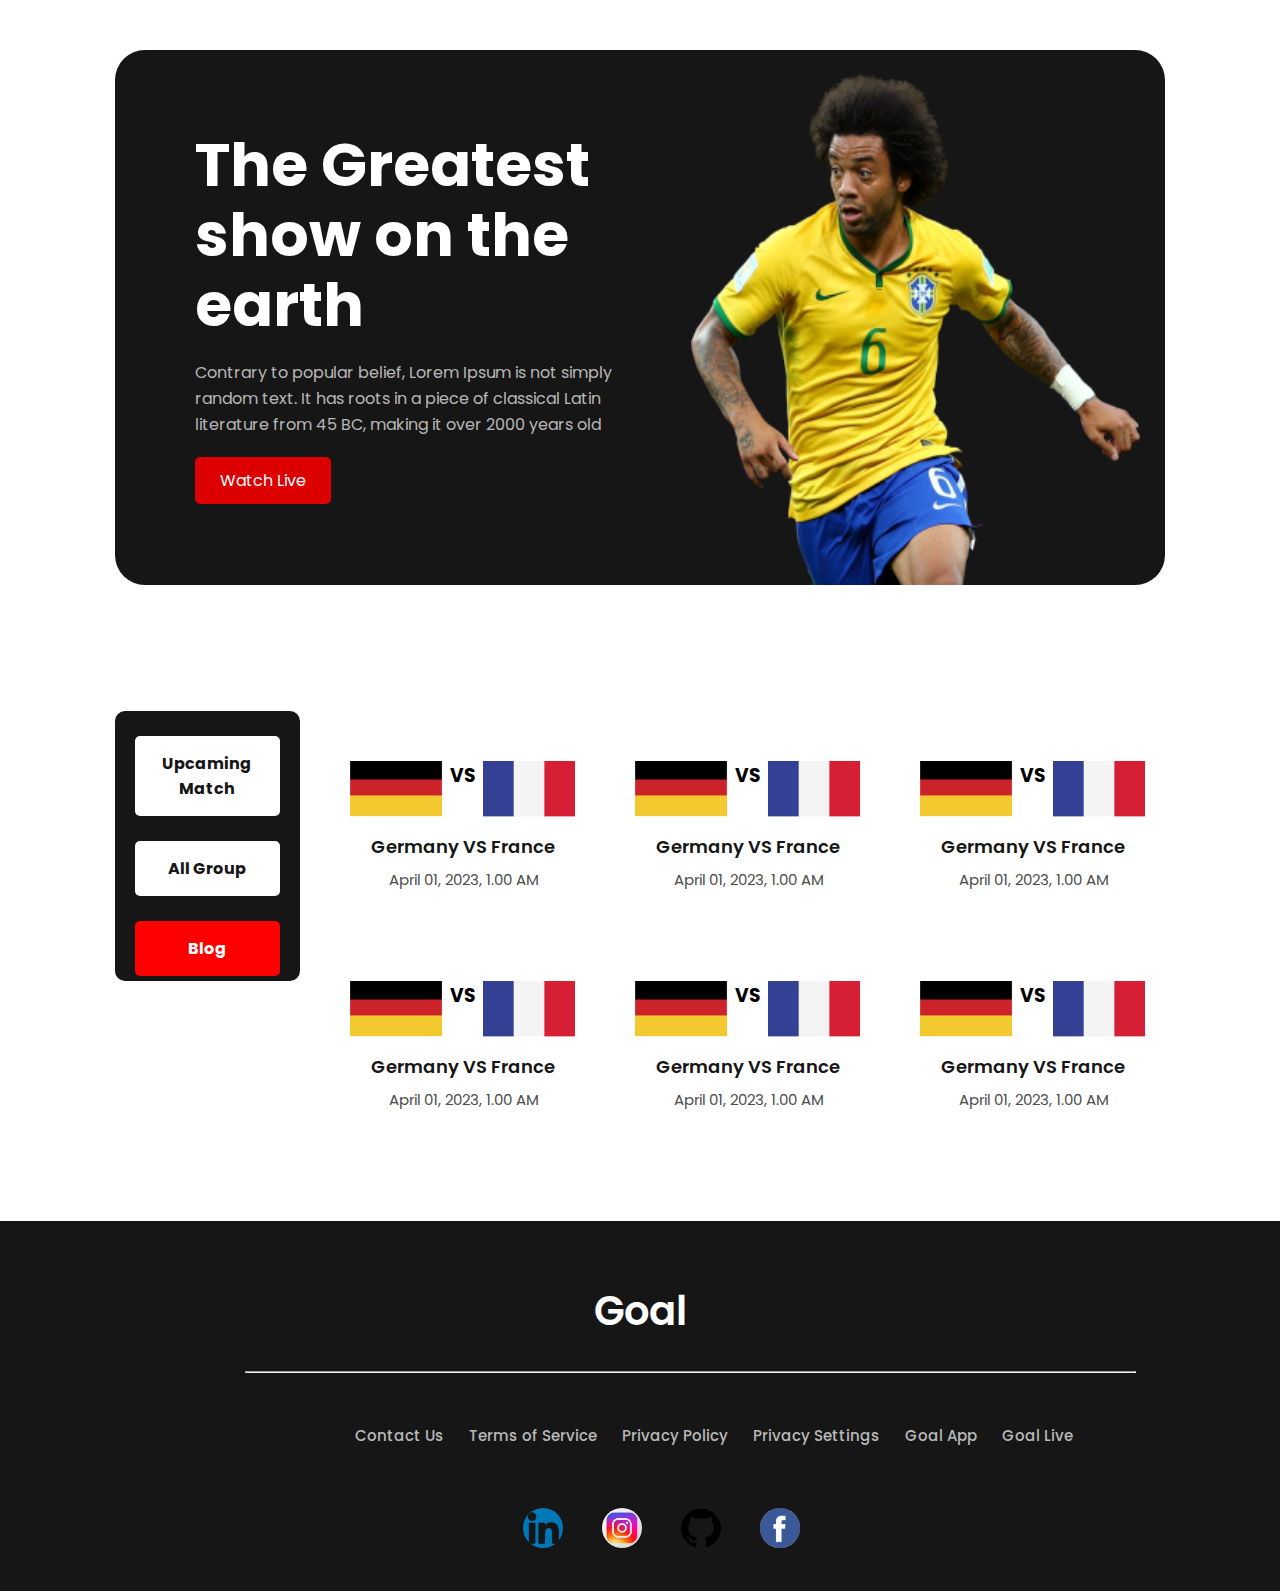
==== Flag.html @ e6c586df "flag section" ====
<!DOCTYPE html>
<html lang="en">

<head>
    <meta charset="UTF-8">
    <meta http-equiv="X-UA-Compatible" content="IE=edge">
    <meta name="viewport" content="width=device-width, initial-scale=1.0">
    <link rel="stylesheet" href="https://cdnjs.cloudflare.com/ajax/libs/font-awesome/6.1.1/css/all.min.css"
        integrity="sha512-KfkfwYDsLkIlwQp6LFnl8zNdLGxu9YAA1QvwINks4PhcElQSvqcyVLLD9aMhXd13uQjoXtEKNosOWaZqXgel0g=="
        crossorigin="anonymous" referrerpolicy="no-referrer" />
    <link rel="stylesheet" href="style.css">
    <title>World Cup</title>
</head>

<body>
    <!----------- Header Part start ------------------>
    <header class="header">
        <div class="container">
            <div class="head">
                <div class="text-part">
                    <h1>The Greatest show on the earth</h1>
                    <p>Contrary to popular belief, Lorem Ipsum is not simply random text. It has roots in a piece of
                        classical Latin literature from 45 BC, making it over 2000 years old</p>
                    <a id="button" class="btn" href="#"> Watch Live <i class="fa-solid fa-chevron-right"></i></a>
                </div>
                <div class="banar-image">
                    <img src="assets/Banner Image.png" alt="">
                </div>
            </div>
        </div>
    </header>
    <!----------- Header Part End------------------>


    <!-----------------------------
         main part 
        ---------------------------->
    <main>
        <section>
            <div class="container">
                <div class="top-secton">
                    <div class="top">
                        <div class="blog">
                            <div class="blog-1">
                                <h4 class="white"><a href="#">Upcaming Match</a></h4>
                                <h4 class="white-2"><a href="#">All Group</a></h4>
                                <h4 class="red"><a href="#">Blog</a></h4>
                            </div>
                        </div>
                        <div class="transfers">
                            <div class="flags">
                                <div class="flag">
                                    <img src="assets/germany Flag.png" alt="">
                                    <h3>VS</h3>
                                    <img src="assets/Flag.png" alt="">

                                </div>
                                <div class="text-part-2">
                                    <h2>Germany VS France </h2>
                                    <p>April 01, 2023, 1.00 AM</p>
                                </div>
                            </div>
                            <div class="flags">
                                <div class="flag">
                                    <img src="assets/germany Flag.png" alt="">
                                    <h3>VS</h3>
                                    <img src="assets/Flag.png" alt="">

                                </div>
                                <div class="text-part-2">
                                    <h2>Germany VS France </h2>
                                    <p>April 01, 2023, 1.00 AM</p>
                                </div>
                            </div>
                            <div class="flags">
                                <div class="flag">
                                    <img src="assets/germany Flag.png" alt="">
                                    <h3>VS</h3>
                                    <img src="assets/Flag.png" alt="">

                                </div>
                                <div class="text-part-2">
                                    <h2>Germany VS France </h2>
                                    <p>April 01, 2023, 1.00 AM</p>
                                </div>
                            </div>
                            <div class="flags">
                                <div class="flag">
                                    <img src="assets/germany Flag.png" alt="">
                                    <h3>VS</h3>
                                    <img src="assets/Flag.png" alt="">

                                </div>
                                <div class="text-part-2">
                                    <h2>Germany VS France </h2>
                                    <p>April 01, 2023, 1.00 AM</p>
                                </div>
                            </div>
                            <div class="flags">
                                <div class="flag">
                                    <img src="assets/germany Flag.png" alt="">
                                    <h3>VS</h3>
                                    <img src="assets/Flag.png" alt="">

                                </div>
                                <div class="text-part-2">
                                    <h2>Germany VS France </h2>
                                    <p>April 01, 2023, 1.00 AM</p>
                                </div>
                            </div>
                            <div class="flags">
                                <div class="flag">
                                    <img src="assets/germany Flag.png" alt="">
                                    <h3>VS</h3>
                                    <img src="assets/Flag.png" alt="">

                                </div>
                                <div class="text-part-2">
                                    <h2>Germany VS France </h2>
                                    <p>April 01, 2023, 1.00 AM</p>
                                </div>
                            </div>
                        </div>

                    </div>
                </div>
            </div>
        </section>
    </main>


    <!-------------------- Footer section-------------- -->

    <footer class="footer-section">
        <div class="container">
            <div class="footer">
                <p>Goal</p>
                <hr>
                <div class="footer-flex">
                    <a href="#">Contact Us </a>
                    <a href="#">Terms of Service </a>
                    <a href="#"> Privacy Policy </a>
                    <a href="#"> Privacy Settings </a>
                    <a href="#"> Goal App</a>
                    <a href="#"> Goal Live</a>
                </div>
            </div>
        </div>
        <div class="social-media">
            <div class="container">
                <div class="icons">
                    <img src="assets/in.png" alt="">
                    <img src="assets/ins.png" alt="">
                    <img src="assets/git.png" alt="">
                    <img src="assets/facebook.png" alt="">
                </div>
            </div>
        </div>
    </footer>

</body>

</html>
---- style.css ----
@import url('https://fonts.googleapis.com/css2?family=Poppins:wght@200;300;500;600;700;800&display=swap');

*,
*::after,
*::before {
    padding: 0px;
    margin: 0px;
    box-sizing: border-box;
}

/* html {
    font-size: 1rem;
} */

body {
    font-family: 'Poppins', sans-serif;
}

/*---------- header part-----*/

.container {
    width: 82%;
    margin: 50px auto;

}

.head {
    /* display: grid; */
    /* grid-template-columns: repeat(2, 1fr); */
    /* gap: 5%; */
    display: flex;
    background: #161616;
    height: 535px;
    border-radius: 30px;
    margin-bottom: 12%;

}

.head .text-part {
    width: 531px;
    height: 400px;
    margin-top: 80px;
    margin-left: 80px;
    /* border: 1px solid red; */
}

.text-part h1 {
    color: #FFFFFF;
    font-weight: 700;
    font-size: 60px;
    line-height: 70px;
    margin-bottom: 20px;
}

.text-part p {
    color: #ffffffb4;
    font-weight: 400;
    font-size: 16px;
    line-height: 26px;
    margin-bottom: 30px;
    padding: 0px 25px 0px 0px;

}

.text-part a {
    text-decoration: none;
}

.text-part .btn {
    padding: 12px 25px;
    background: #DD0000;
    border-radius: 5px;
    color: white;
}

.banar-image {
    /* border: 1px solid red; */
    margin-top: 21px;
    cursor: pointer;

}

.banar-image img {
    width: 100%;
    height: 514px;
    /* margin-right: 10%; */
    padding: 0px 25px 0px 5px;
}

/*--- header part end---- */


/*--------- main section ------ */

.top {
    display: flex;
    gap: 30px;
    margin-top: 40px;
}

.blog {
    width: 512px;
    height: 270px;
    background: #161616;
    border-radius: 10px;
}

.blog-1 {
    padding: 20px 20px;
}

.blog-1 a {
    text-decoration: none;
}

.blog-1 .white {
    padding: 15px 15px;
    background-color: white;
    margin-top: 5px;
    text-align: center;
    border-radius: 5px;

}

.blog-1 .white a {
    color: #161616;
}

.blog-1 .white-2 {
    padding: 15px 15px;
    background-color: white;
    margin-top: 25px;
    text-align: center;
    border-radius: 5px;

}

.blog-1 .white-2 a {
    color: #161616;
}

.blog-1 .red {
    padding: 15px 15px;
    background-color: red;
    margin-top: 25px;
    text-align: center;
    border-radius: 5px;
}

.blog-1 .red a {
    color: #FFFFFF;
}

.transfers {
    display: grid;
    grid-template-columns: repeat(3, 1fr);
    gap: 20px;

    /* border: 1px solid red; */
}

.transfer {
    border: 1px solid rgba(128, 128, 128, 0.336);
    border-radius: 10px;
    margin-bottom: 15px;
    height: 330px;
}

.transfer img {
    width: 100%;
}

.transfer .trans {
    padding: 5px 20px;
    font-size: 14px;
    margin: 10px 0px 0px 15px;
    border: 1px solid gray;
    border-radius: 5px;
    cursor: pointer;

}

.transfer h3 {
    font-weight: 600;
    font-size: 16px;
    line-height: 25px;
    color: #161616;
    padding: 5px 20px;
    margin: 10px 0px 0px 0px;
    margin-bottom: 10px;

}

.transfer p {
    display: inline;
    margin: 15px 0px 0px 18px;
    color: rgba(128, 128, 128, 0.699);
    font-size: 15px;

}

/*-----------------------
 footer section
 ----------------------- */
.footer-section {
    margin-top: 7%;
    /* border: 2px solid red; */
}

.footer-section {
    background-color: #161616;
    height: 370px;
    width: 100%;
    /* margin-bottom: 2px; */

}

.footer {
    padding: 60px 30px;
}

hr {
    width: 90%;
    margin-left: 100px;
    margin-top: 30px;
    color: rgba(128, 128, 128, 0.295);
    /* height: 1px; */
}

.footer p {
    text-align: center;
    color: #FFFFFF;
    font-weight: 600;
    font-size: 40px;
    /* margin-top: 50px; */
}

.footer-flex {
    transform: translate(10%, 200%);
    margin-left: 100px;
}

.footer-flex a {
    text-decoration: none;
    font-weight: 500;
    font-size: 15px;
    line-height: 24px;
    color: #B9B9B9;
    margin-left: 21px;
}


/*----------------------  
       Flag section
---- -------------- */
.flags {
    /* border: 1px solid red; */
    /* margin-top: 40px; */
    padding: 50px 20px;
    height: 200px;


}

.flag {
    display: grid;
    grid-template-columns: repeat(3, 1fr);
    /* gap: 20px; */
    /* margin: 0px 20px 0px 20px; */


}

.flag img {
    width: 93.04px;
    height: 56.18px;

}

.text-part-2 {
    margin-top: 15px;
    margin-left: 2px;
}

.text-part-2 h2 {
    font-weight: 600;
    font-size: 18px;
    line-height: 30px;
    text-align: center;
    color: #161616;

}

.flag h3 {
    margin: 0px 7px 0px 7px;
}

.text-part-2 p {
    font-weight: 400;
    font-size: 15px;
    line-height: 20px;
    text-align: center;
    color: #4D4D4D;
    margin-top: 8px;
}

.social-media {
    margin-left: 32%;
    /* display: flex; */


}

.social-media img {
    width: 40px;
    height: 40px;
    border-radius: 50%;
    margin-left: 35px;
    cursor: pointer;

}

.social-media img:hover {
    background-color: red;
}
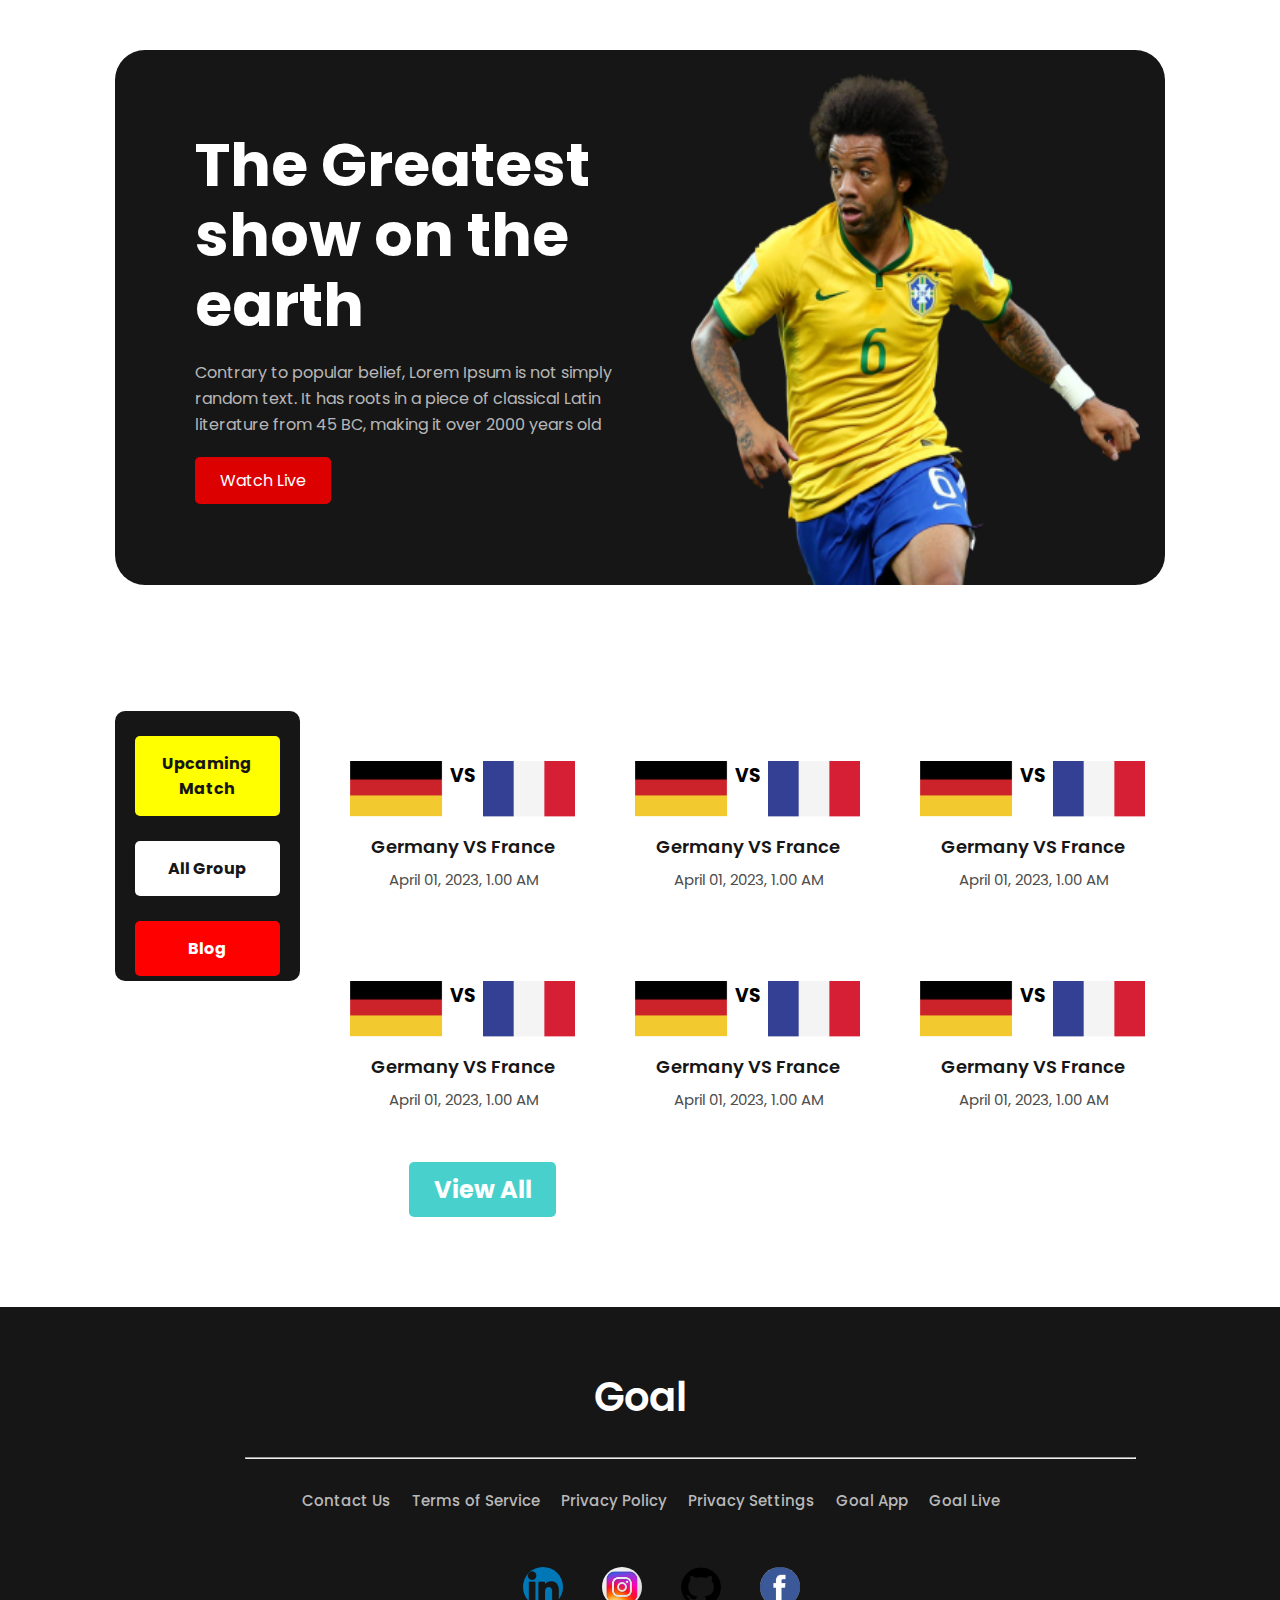
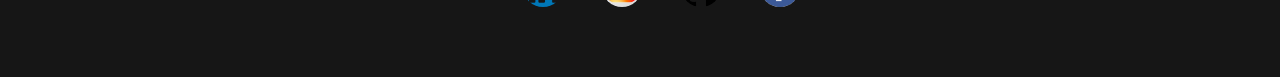
==== commit c4cfb106: "media" ====
--- a/Flag.html
+++ b/Flag.html
@@ -42,9 +42,9 @@
                     <div class="top">
                         <div class="blog">
                             <div class="blog-1">
-                                <h4 class="white"><a href="#">Upcaming Match</a></h4>
+                                <h4 class="white white-red"><a href="#">Upcaming Match</a></h4>
                                 <h4 class="white-2"><a href="#">All Group</a></h4>
-                                <h4 class="red"><a href="#">Blog</a></h4>
+                                <h4 class="red white-color"><a href="#">Blog</a></h4>
                             </div>
                         </div>
                         <div class="transfers">
@@ -120,9 +120,13 @@
                                     <p>April 01, 2023, 1.00 AM</p>
                                 </div>
                             </div>
+
                         </div>
 
                     </div>
+                </div>
+                <div class="view">
+                    <h2>View All</h2>
                 </div>
             </div>
         </section>
--- a/style.css
+++ b/style.css
@@ -122,6 +122,11 @@
 
 }
 
+.blog-1 .white-red {
+    background-color: yellow;
+
+}
+
 .blog-1 .white a {
     color: #161616;
 }
@@ -217,6 +222,8 @@
 
 .footer {
     padding: 60px 30px;
+    /* border: 2px solid red; */
+    height: 210px;
 }
 
 hr {
@@ -236,8 +243,13 @@
 }
 
 .footer-flex {
-    transform: translate(10%, 200%);
-    margin-left: 100px;
+    /* transform: translate(10%, 200%); */
+    margin-top: 30px;
+    display: flex;
+    justify-content: center;
+    align-items: center;
+
+    /* margin-left: 200px; */
 }
 
 .footer-flex a {
@@ -317,9 +329,236 @@
     border-radius: 50%;
     margin-left: 35px;
     cursor: pointer;
+    color: white;
 
 }
 
 .social-media img:hover {
     background-color: red;
+}
+
+.view {
+    width: 14%;
+    margin-top: 3%;
+    margin-left: 28%;
+}
+
+.view h2 {
+
+    /* width: 50%; */
+
+    text-align: center;
+    /* display: hidden; */
+    margin-top: 10%;
+    margin-left: 0%;
+    /* display: none; */
+    padding: 10px 2px;
+    background-color: mediumturquoise;
+    color: white;
+    border-radius: 5px;
+    cursor: pointer;
+}
+
+/* ------------------------
+Media Queries part desktop view
+---------------------------- */
+@media Only screen and (min-width:769px) and (max-width:992px) {
+    .head {
+        background-color: blue;
+    }
+
+    .head .text-part h1 {
+        font-size: 50px;
+        color: #FFFFFF;
+        font-weight: 700;
+        line-height: 60px;
+        margin-bottom: 20px;
+    }
+
+    .head .text-part p {
+        color: yellow;
+    }
+
+    .text-part .btn {
+        background-color: #FF00FF;
+    }
+
+    .top {
+        display: block;
+        gap: 30px;
+        margin-top: 40px;
+    }
+
+    .blog {
+        width: 100%;
+        height: 150px;
+        border-radius: 10px;
+        /* background-color: aqua; */
+        margin-bottom: 35px;
+
+    }
+
+    .blog-1 {
+        display: flex;
+        /* padding: 20px 20px; */
+        justify-content: space-between;
+        /* text-align: center; */
+    }
+
+    .blog-1 a {
+        text-decoration: none;
+    }
+
+    .blog-1 .white {
+        padding: 10px 15px;
+        color: white;
+        margin-top: 25px;
+        text-align: center;
+        border-radius: 5px;
+        width: 200px;
+        background-color: #DD0000;
+
+    }
+
+    .blog-1 .white-red {
+        background-color: yellow;
+
+    }
+
+    .blog-1 .white a {
+        color: #161616;
+    }
+
+    .blog-1 .white-2 {
+        padding: 15px 15px;
+        background-color: white;
+        margin-top: 25px;
+        text-align: center;
+        border-radius: 5px;
+        width: 200px;
+
+    }
+
+    .blog-1 .white-2 a {
+        color: #161616;
+    }
+
+    .blog-1 .red {
+        padding: 15px 15px;
+        background-color: navy;
+        margin-top: 25px;
+        text-align: center;
+        border-radius: 5px;
+        width: 200px;
+    }
+
+    .blog-1 .red a {
+        color: #FFFFFF;
+    }
+
+    .transfers {
+        display: grid;
+        grid-template-columns: repeat(2, 1fr);
+        gap: 40px;
+
+        /* border: 1px solid red; */
+    }
+
+    .transfer {
+        border: 1px solid rgba(128, 128, 128, 0.336);
+        border-radius: 10px;
+        margin-bottom: 15px;
+        height: 380px;
+    }
+
+    .footer-section {
+        background-color: #161616;
+        height: 370px;
+        /* width: 100%; */
+        /* margin-bottom: 2px; */
+
+    }
+
+
+
+    hr {
+        width: 90%;
+        margin-left: 40px;
+        margin-top: 30px;
+        color: rgba(128, 128, 128, 0.295);
+        /* height: 1px; */
+    }
+
+    .social-media {
+        /* margin-left: 32%; */
+        /* display: flex; */
+
+
+    }
+
+    .social-media img {
+        width: 40px;
+        height: 40px;
+        border-radius: 50%;
+        margin-left: 35px;
+        cursor: pointer;
+        color: white;
+
+    }
+
+
+}
+
+
+
+
+
+
+
+/* ------------------------
+Media Queries part Tablet view
+---------------------------- */
+@media only screen and (min-width:481px) and (max-width:768px) {
+    .head {
+        background-color: #00FF00;
+    }
+
+    .head .text-part p {
+        color: black;
+
+    }
+
+    .text-part .btn {
+        background-color: #800080;
+    }
+
+    .top {
+        display: none;
+    }
+}
+
+
+
+
+
+
+
+
+/* ------------------------
+Media Queries part mobile view
+---------------------------- */
+
+@media only screen and (max-width:480px) {
+    .head {
+        background-color: MediumSeaGreen;
+    }
+
+    .head .text-part p {
+        color: black;
+
+    }
+
+    .text-part .btn {
+        background-color: SlateBlue;
+    }
 }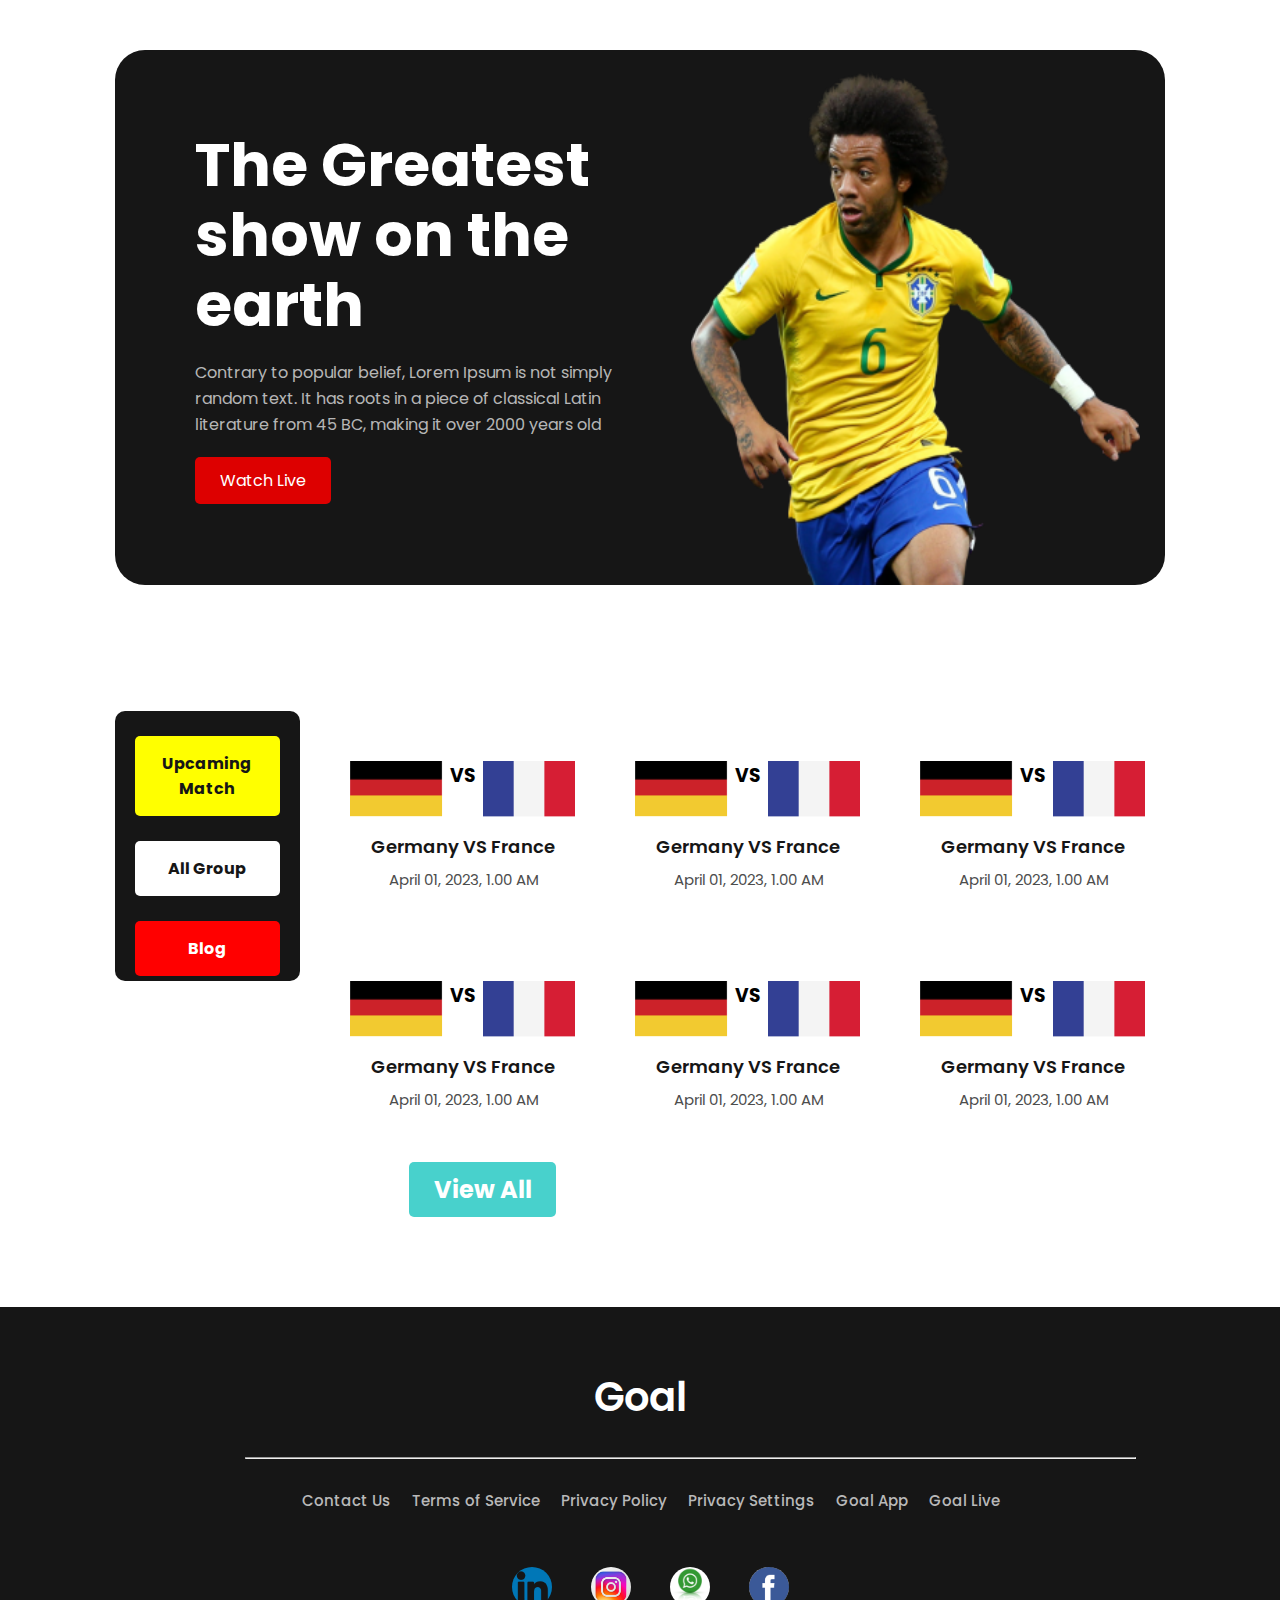
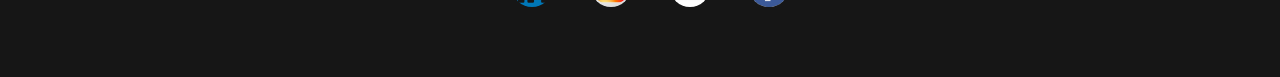
==== commit 7f9e8954: "media" ====
--- a/Flag.html
+++ b/Flag.html
@@ -148,18 +148,20 @@
                     <a href="#"> Goal App</a>
                     <a href="#"> Goal Live</a>
                 </div>
+
             </div>
-        </div>
-        <div class="social-media">
-            <div class="container">
-                <div class="icons">
-                    <img src="assets/in.png" alt="">
-                    <img src="assets/ins.png" alt="">
-                    <img src="assets/git.png" alt="">
-                    <img src="assets/facebook.png" alt="">
+            <div class="social-media">
+                <div class="container">
+                    <div class="icons">
+                        <img src="assets/in.png" alt="">
+                        <img src="assets/ins.png" alt="">
+                        <img src="assets/whats.png" alt="">
+                        <img src="assets/facebook.png" alt="">
+                    </div>
                 </div>
             </div>
         </div>
+
     </footer>
 
 </body>
--- a/style.css
+++ b/style.css
@@ -317,10 +317,8 @@
 }
 
 .social-media {
-    margin-left: 32%;
-    /* display: flex; */
-
-
+    margin-left: 28%;
+    display: flex;
 }
 
 .social-media img {
@@ -479,21 +477,12 @@
 
     }
 
-
-
     hr {
         width: 90%;
         margin-left: 40px;
         margin-top: 30px;
         color: rgba(128, 128, 128, 0.295);
         /* height: 1px; */
-    }
-
-    .social-media {
-        /* margin-left: 32%; */
-        /* display: flex; */
-
-
     }
 
     .social-media img {
@@ -520,20 +509,158 @@
 ---------------------------- */
 @media only screen and (min-width:481px) and (max-width:768px) {
     .head {
-        background-color: #00FF00;
+        background-color: purple;
+
+    }
+
+    .head .text-part h1 {
+        font-size: 40px;
+        color: #FFFFFF;
+        font-weight: 700;
+        line-height: 50px;
+        margin-bottom: 20px;
     }
 
     .head .text-part p {
-        color: black;
+        color: yellow;
 
     }
 
     .text-part .btn {
-        background-color: #800080;
+        background-color: #FF00FF;
     }
 
     .top {
-        display: none;
+        display: block;
+        gap: 40px;
+        margin-top: 40px;
+    }
+
+    .blog {
+        width: 100%;
+        height: 150px;
+        border-radius: 10px;
+        /* background-color: aqua; */
+        margin-bottom: 35px;
+
+    }
+
+    .blog-1 {
+        display: flex;
+        /* padding: 20px 20px; */
+        justify-content: space-between;
+        /* text-align: center; */
+    }
+
+    .blog-1 a {
+        text-decoration: none;
+    }
+
+    .blog-1 .white {
+        padding: 10px 15px;
+        color: white;
+        margin-top: 25px;
+        text-align: center;
+        border-radius: 5px;
+        width: 150px;
+        background-color: #DD0000;
+
+    }
+
+    .blog-1 .white-red {
+        background-color: yellow;
+
+    }
+
+    .blog-1 .white a {
+        color: #161616;
+    }
+
+    .blog-1 .white-2 {
+        padding: 15px 15px;
+        background-color: white;
+        margin-top: 25px;
+        text-align: center;
+        border-radius: 5px;
+        width: 200px;
+
+    }
+
+    .blog-1 .white-2 a {
+        color: #161616;
+    }
+
+    .blog-1 .red {
+        padding: 15px 15px;
+        background-color: navy;
+        margin-top: 25px;
+        text-align: center;
+        border-radius: 5px;
+        width: 200px;
+    }
+
+    .blog-1 .red a {
+        color: #FFFFFF;
+    }
+
+    .transfers {
+        display: grid;
+        grid-template-columns: repeat(2, 1fr);
+        gap: 40px;
+
+        /* border: 1px solid red; */
+    }
+
+    .transfer {
+        border: 1px solid rgba(128, 128, 128, 0.336);
+        border-radius: 10px;
+        margin-bottom: 15px;
+        height: 380px;
+    }
+
+    .view h2 {
+        width: 150%;
+        margin-left: none;
+    }
+
+    .footer-section {
+        background-color: #161616;
+        height: 370px;
+        /* width: 100%; */
+        /* margin-bottom: 2px; */
+
+    }
+
+    hr {
+        width: 90%;
+        margin-left: 40px;
+        margin-top: 30px;
+        color: rgba(128, 128, 128, 0.295);
+        /* height: 1px; */
+    }
+
+    .social-media img {
+        width: 40px;
+        height: 40px;
+        border-radius: 50%;
+        margin-left: 35px;
+        cursor: pointer;
+        color: white;
+
+    }
+
+    .footer-flex {
+        width: 100%;
+    }
+
+    .footer-flex a {
+        text-decoration: none;
+        font-weight: 500;
+        font-size: 15px;
+        line-height: 24px;
+        color: #B9B9B9;
+        /* width: 100%; */
+        /* margin-left: 21px; */
     }
 }
 
@@ -548,17 +675,180 @@
 Media Queries part mobile view
 ---------------------------- */
 
-@media only screen and (max-width:480px) {
+@media only screen and (min-width:320px) and (max-width:480px) {
     .head {
-        background-color: MediumSeaGreen;
+        background-color: green;
+        display: block;
+        height: 800px;
+
+    }
+
+    .head .text-part h1 {
+        font-size: 25px;
+        color: #FFFFFF;
+        width: 50%;
+        text-align: center;
+        font-weight: 700;
+        line-height: 30px;
+        margin-top: 30px;
+        padding: 30px 0px 0px 0px;
+        /* margin-bottom: 20px; */
     }
 
     .head .text-part p {
-        color: black;
+        color: yellow;
+        width: 50%;
+        text-align: center;
 
     }
 
     .text-part .btn {
-        background-color: SlateBlue;
+        background-color: #FF00FF;
+        text-align: center;
+        margin-left: 30px;
+    }
+
+    .banar-image img {
+        width: 100%;
+        height: 358px;
+        margin: 20px;
+        /* margin-right: 10%; */
+        /* padding: 0px 25px 0px 5px; */
+    }
+
+    .top {
+        display: block;
+        gap: 40px;
+        margin-top: 40px;
+
+    }
+
+    .blog {
+        width: 100%;
+        height: 150px;
+        border-radius: 10px;
+        margin-bottom: 205px;
+
+    }
+
+    .blog-1 {
+        display: block;
+        margin: 100px;
+    }
+
+    .blog-1 a {
+        text-decoration: none;
+    }
+
+    .blog-1 .white {
+        padding: 10px 15px;
+        color: white;
+        margin-top: 25px;
+        text-align: center;
+        border-radius: 5px;
+        width: 200px;
+        background-color: #DD0000;
+
+    }
+
+    .blog-1 .white-red {
+        background-color: yellow;
+
+    }
+
+    .blog-1 .white a {
+        color: #161616;
+    }
+
+    .blog-1 .white-2 {
+        padding: 15px 15px;
+        background-color: yellow;
+        margin-top: 25px;
+        text-align: center;
+        border-radius: 5px;
+        width: 200px;
+
+    }
+
+    .blog-1 .white-2 a {
+        color: #161616;
+    }
+
+    .blog-1 .red {
+        padding: 15px 15px;
+        /* background-color: navy; */
+        margin-top: 25px;
+        text-align: center;
+        border-radius: 5px;
+        width: 200px;
+    }
+
+    .blog-1 .red a {
+        color: #FFFFFF;
+    }
+
+    .transfers {
+        display: grid;
+        grid-template-columns: repeat(1, 1fr);
+        gap: 40px;
+
+        /* border: 1px solid red; */
+    }
+
+    .transfer {
+        border: 1px solid rgba(128, 128, 128, 0.336);
+        border-radius: 10px;
+        margin-bottom: 15px;
+        height: 380px;
+    }
+
+    .view h2 {
+        width: 220%;
+        margin-left: none;
+    }
+
+    .footer-section {
+        background-color: #161616;
+        height: 570px;
+        /* width: 100%; */
+        /* margin-bottom: 2px; */
+
+    }
+
+    hr {
+        width: 90%;
+        margin-left: 40px;
+        margin-top: 30px;
+        color: rgba(128, 128, 128, 0.295);
+        /* height: 1px; */
+    }
+
+    .social-media img {
+        width: 40px;
+        height: 40px;
+        border-radius: 50%;
+        margin-left: 35px;
+        cursor: pointer;
+        color: white;
+
+    }
+
+    .footer {
+        display: block;
+    }
+
+    .footer-flex {
+        display: block;
+        text-align: center;
+
+    }
+
+    .footer-flex a {
+        text-decoration: none;
+        font-weight: 500;
+        font-size: 15px;
+        line-height: 24px;
+        color: #B9B9B9;
+
     }
 }